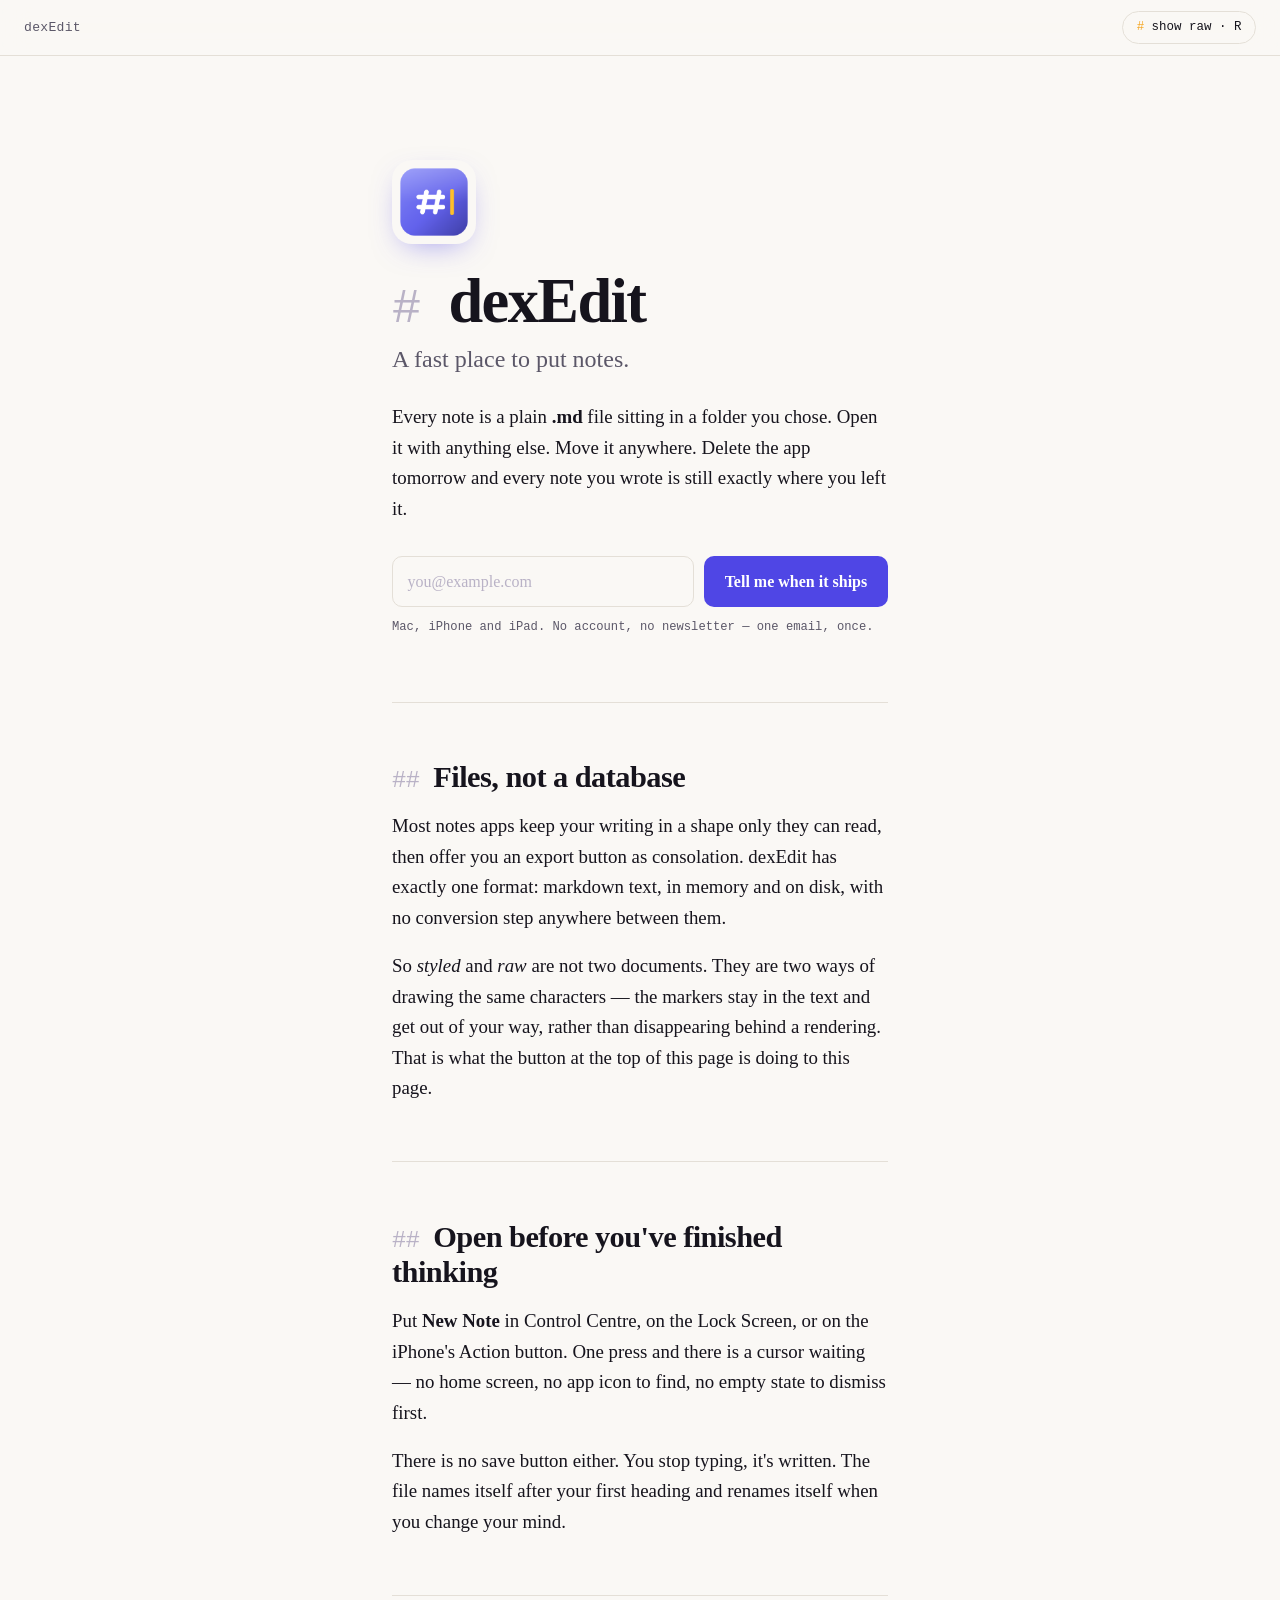
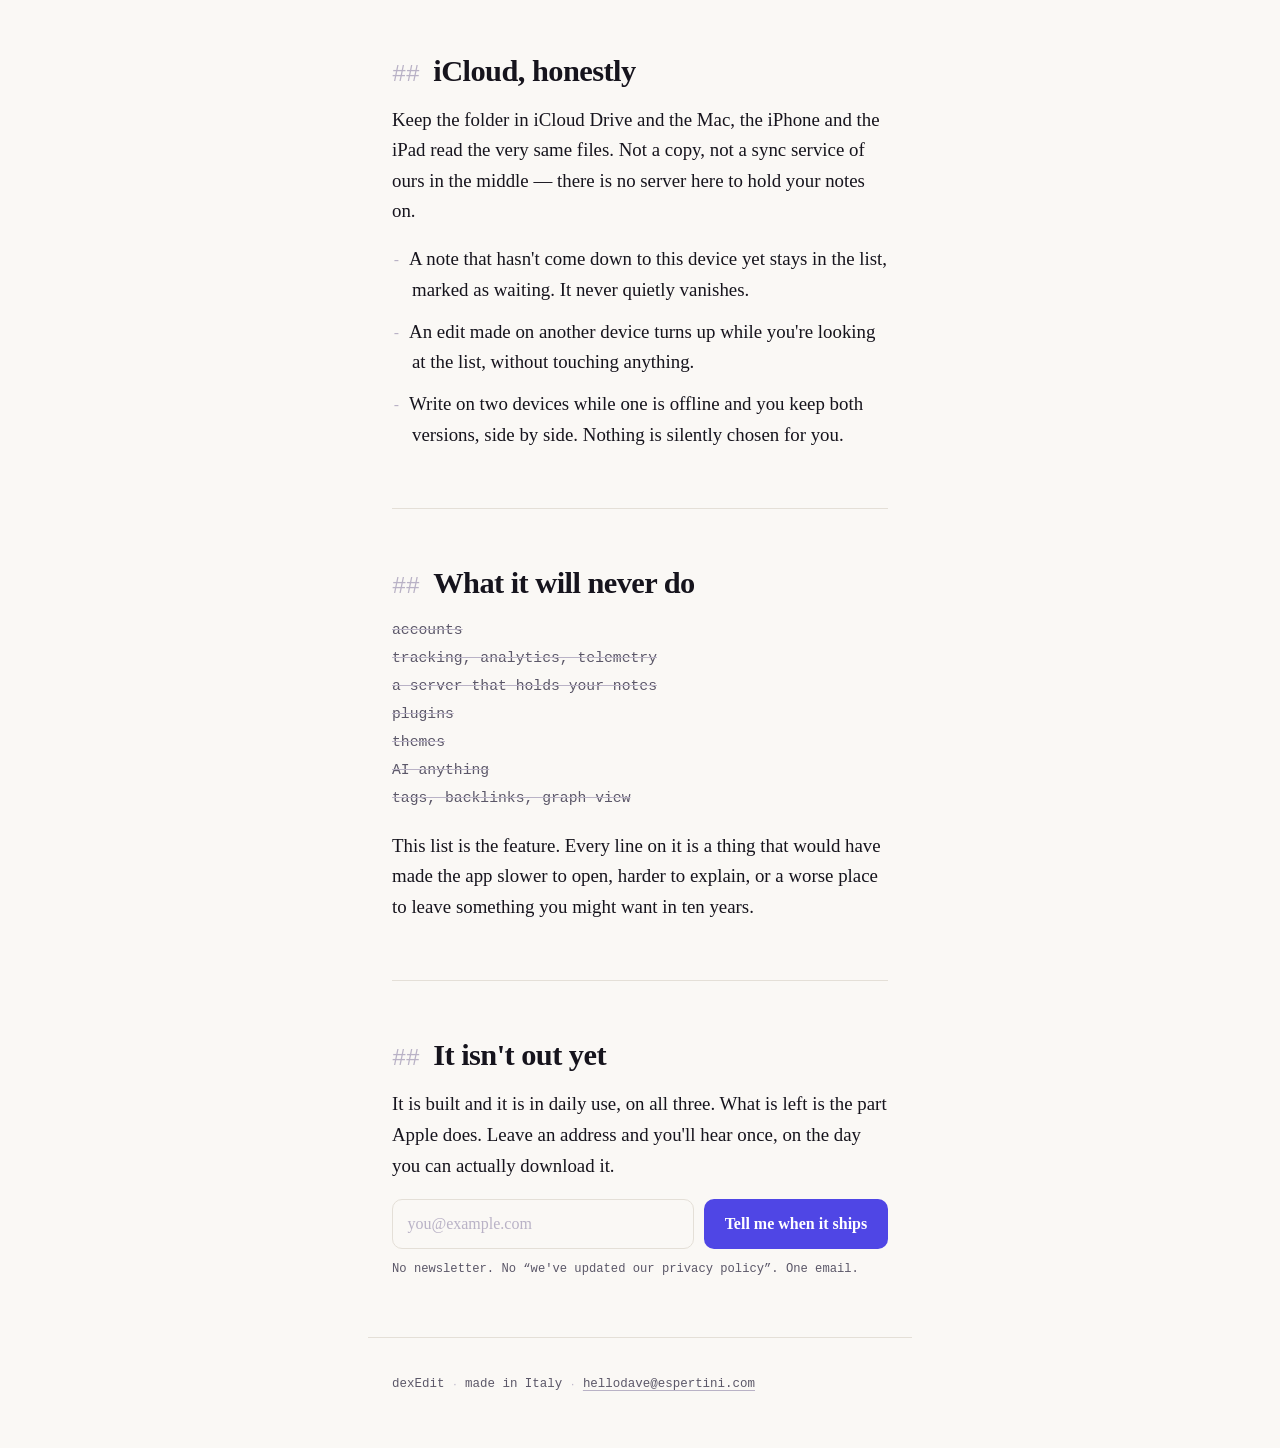
==== Site/index.html @ ef8caa00 "A page that shows the app's one idea instead of describing it The site's job is to explain why anyon" ====
<!doctype html>
<html lang="en">
<head>
<meta charset="utf-8">
<meta name="viewport" content="width=device-width, initial-scale=1">
<title>dexEdit — a fast place to put notes</title>
<meta name="description" content="A markdown notes app for Mac, iPhone and iPad. Every note is a plain .md file on your own disk. No account, no server, nothing to export.">
<link rel="icon" href="icon.png">

<meta property="og:title" content="dexEdit — a fast place to put notes">
<meta property="og:description" content="Every note is a plain .md file on your own disk. No account, no server, nothing to export.">
<meta property="og:image" content="icon.png">
<meta property="og:type" content="website">

<style>
/* ---------------------------------------------------------------------------
   dexEdit — one page, no dependencies, no network requests.

   The type is deliberately not a webfont. Everyone this page is written for is
   already holding a device that ships Iowan Old Style and SF Mono, so the page
   paints on the first frame with nothing to download and no reflow. The
   fallbacks are for everyone else.
--------------------------------------------------------------------------- */

:root {
  --serif: "Iowan Old Style", "Charter", "Palatino", "Georgia", serif;
  --mono: ui-monospace, "SF Mono", "Menlo", "Consolas", monospace;

  --paper: #faf8f5;
  --ink: #16141d;
  --ink-soft: #5b5768;
  --rule: #e4dfd7;
  --indigo: #4f46e5;
  --indigo-lift: #7b72f0;
  --amber: #f5a623;

  /* The label on the indigo button. It flips with the theme rather than
     staying white: on the lighter indigo the dark mode needs, white text
     lands around 2.9:1 and fails outright. */
  --on-indigo: #ffffff;

  /* Markers are dimmed, never hidden. That is the whole idea of the app, and
     it is the one colour decision this page cannot get wrong. */
  --marker: #b9b2c6;

  --measure: 34rem;
  --step: clamp(1.05rem, 0.98rem + 0.3vw, 1.18rem);
}

@media (prefers-color-scheme: dark) {
  :root {
    --paper: #100e16;
    --ink: #ece9f2;
    --ink-soft: #9d96ad;
    --rule: #2a2536;
    --indigo: #8b83f5;
    --indigo-lift: #a9a2ff;
    --marker: #554f66;
    --on-indigo: #100e16;
  }
}

* { box-sizing: border-box; }

html { -webkit-text-size-adjust: 100%; }

body {
  margin: 0;
  background: var(--paper);
  color: var(--ink);
  font-family: var(--serif);
  font-size: var(--step);
  line-height: 1.62;
  text-rendering: optimizeLegibility;
  -webkit-font-smoothing: antialiased;
}

/* The markdown marker. Present in the text, dimmed out of the way — exactly
   what the editor does to a heading's hashes. */
.mk {
  color: var(--marker);
  font-family: var(--mono);
  font-weight: 400;
  font-size: 0.78em;
  letter-spacing: -0.02em;
}

.wrap {
  max-width: var(--measure);
  margin-inline: auto;
  padding-inline: 1.5rem;
}

/* ---- the switch ---------------------------------------------------------- */

.bar {
  position: sticky;
  top: 0;
  z-index: 10;
  display: flex;
  align-items: center;
  justify-content: space-between;
  gap: 1rem;
  padding: 0.7rem 1.5rem;
  background: color-mix(in srgb, var(--paper) 86%, transparent);
  backdrop-filter: saturate(180%) blur(14px);
  border-bottom: 1px solid var(--rule);
}

.bar__name {
  font-family: var(--mono);
  font-size: 0.82rem;
  letter-spacing: 0.02em;
  color: var(--ink-soft);
}

.toggle {
  font: inherit;
  font-family: var(--mono);
  font-size: 0.78rem;
  color: var(--ink);
  background: transparent;
  border: 1px solid var(--rule);
  border-radius: 999px;
  padding: 0.32rem 0.85rem;
  cursor: pointer;
  transition: border-color 0.18s, color 0.18s;
}

.toggle:hover { border-color: var(--indigo); color: var(--indigo); }
.toggle:focus-visible { outline: 2px solid var(--indigo); outline-offset: 2px; }
.toggle b { color: var(--amber); font-weight: 400; }

/* ---- hero ---------------------------------------------------------------- */

.hero { padding: clamp(3rem, 9vw, 6.5rem) 0 clamp(2.5rem, 6vw, 4rem); }

.mark {
  width: 84px;
  height: 84px;
  border-radius: 20px;
  display: block;
  margin-bottom: 1.6rem;
  box-shadow: 0 10px 30px -12px color-mix(in srgb, var(--indigo) 55%, transparent);
}

h1 {
  font-size: clamp(2.6rem, 7vw, 3.9rem);
  line-height: 1.02;
  letter-spacing: -0.025em;
  font-weight: 600;
  margin: 0 0 0.5rem;
}

.lede {
  font-size: clamp(1.25rem, 3vw, 1.5rem);
  line-height: 1.4;
  color: var(--ink-soft);
  margin: 0 0 1.6rem;
  max-width: 26ch;
}

.hero p.say { margin: 0 0 2rem; }

/* ---- sections ------------------------------------------------------------ */

section { padding: clamp(2.4rem, 6vw, 3.6rem) 0; border-top: 1px solid var(--rule); }

h2 {
  font-size: clamp(1.5rem, 3.6vw, 1.9rem);
  line-height: 1.15;
  letter-spacing: -0.018em;
  font-weight: 600;
  margin: 0 0 1rem;
}

p { margin: 0 0 1.1rem; }
p:last-child { margin-bottom: 0; }

strong { font-weight: 600; }
em { font-style: italic; }

.list { list-style: none; margin: 0; padding: 0; }

/* Hanging indent, so a wrapped line lines up with the text and not with the
   dash — the marker sits in the margin the way it does in the editor. */
.list li {
  padding-left: 1.25rem;
  text-indent: -1.25rem;
  margin-bottom: 0.7rem;
}

.list li:last-child { margin-bottom: 0; }

/* The "what it isn't" list, set as struck-through markdown. An app that says
   what it refuses to do is making a promise, so it gets to look like one. */
.nots { font-family: var(--mono); font-size: 0.92rem; line-height: 1.9; }
.nots s { color: var(--ink-soft); text-decoration-color: var(--marker); }

/* ---- waitlist ------------------------------------------------------------ */

.signup { display: flex; flex-wrap: wrap; gap: 0.6rem; margin-bottom: 0.7rem; }

.signup input {
  flex: 1 1 15rem;
  font: inherit;
  font-size: 1rem;
  color: var(--ink);
  background: transparent;
  border: 1px solid var(--rule);
  border-radius: 10px;
  padding: 0.7rem 0.9rem;
}

.signup input::placeholder { color: var(--marker); }
.signup input:focus-visible { outline: 2px solid var(--indigo); outline-offset: 1px; border-color: transparent; }

.signup button {
  font: inherit;
  font-size: 1rem;
  font-weight: 600;
  color: var(--on-indigo);
  background: var(--indigo);
  border: 0;
  border-radius: 10px;
  padding: 0.7rem 1.3rem;
  cursor: pointer;
  transition: background 0.18s, transform 0.18s;
}

.signup button:hover { background: var(--indigo-lift); }
.signup button:active { transform: translateY(1px); }
.signup button:focus-visible { outline: 2px solid var(--ink); outline-offset: 2px; }

.fine { font-family: var(--mono); font-size: 0.76rem; color: var(--ink-soft); margin: 0; }

.said { color: var(--indigo); font-family: var(--mono); font-size: 0.86rem; }
[hidden] { display: none !important; }

footer {
  border-top: 1px solid var(--rule);
  padding: 2.2rem 0 3.5rem;
  font-family: var(--mono);
  font-size: 0.78rem;
  color: var(--ink-soft);
}

footer a { color: inherit; text-decoration-color: var(--marker); text-underline-offset: 3px; }
footer a:hover { color: var(--indigo); }

/* ---- raw ------------------------------------------------------------------
   The page flips to the same characters, drawn plainly. Nothing here changes
   any text — only how it is painted, which is the promise the app makes about
   your notes. Turn it on and the markers you were ignoring are simply there.
--------------------------------------------------------------------------- */

body.raw {
  font-family: var(--mono);
  font-size: 0.95rem;
  line-height: 1.75;
}

body.raw h1,
body.raw h2,
body.raw .lede {
  font-family: var(--mono);
  font-size: 0.95rem;
  font-weight: 400;
  letter-spacing: 0;
  line-height: 1.75;
  max-width: none;
  color: var(--ink);
}

body.raw .mk { color: var(--amber); font-size: 1em; }
body.raw strong { font-weight: 400; }
body.raw em { font-style: normal; }
body.raw .nots s { text-decoration: none; }
body.raw .mark { border-radius: 0; box-shadow: none; filter: grayscale(1) contrast(0.85); }
body.raw section { border-top-style: dashed; }
body.raw .hero { padding-top: 2.5rem; }

@media (prefers-reduced-motion: reduce) {
  * { transition: none !important; }
}
</style>
</head>

<body>

<header class="bar">
  <span class="bar__name">dexEdit</span>
  <button class="toggle" id="toggle" aria-pressed="false">
    <b>#</b> show raw <span aria-hidden="true">·</span> R
  </button>
</header>

<main class="wrap">

  <div class="hero">
    <img class="mark" src="icon.png" alt="dexEdit" width="84" height="84">

    <h1><span class="mk"># </span>dexEdit</h1>
    <p class="lede">A fast place to put notes.</p>

    <p class="say">
      Every note is a plain <strong>.md</strong> file sitting in a folder you chose.
      Open it with anything else. Move it anywhere. Delete the app tomorrow and
      every note you wrote is still exactly where you left it.
    </p>

    <form class="signup" id="signup">
      <label class="visually-hidden" for="email" hidden>Email</label>
      <input id="email" type="email" name="email" placeholder="you@example.com" required autocomplete="email">
      <button type="submit">Tell me when it ships</button>
    </form>
    <p class="fine" id="fine">Mac, iPhone and iPad. No account, no newsletter — one email, once.</p>
    <p class="said" id="said" hidden>Thank you. One email, when there is something to download.</p>
  </div>

  <section>
    <h2><span class="mk">## </span>Files, not a database</h2>
    <p>
      Most notes apps keep your writing in a shape only they can read, then offer
      you an export button as consolation. dexEdit has exactly one format:
      markdown text, in memory and on disk, with no conversion step anywhere
      between them.
    </p>
    <p>
      So <em>styled</em> and <em>raw</em> are not two documents. They are two ways
      of drawing the same characters — the markers stay in the text and get out of
      your way, rather than disappearing behind a rendering. That is what the
      button at the top of this page is doing to this page.
    </p>
  </section>

  <section>
    <h2><span class="mk">## </span>Open before you've finished thinking</h2>
    <p>
      Put <strong>New Note</strong> in Control Centre, on the Lock Screen, or on
      the iPhone's Action button. One press and there is a cursor waiting — no
      home screen, no app icon to find, no empty state to dismiss first.
    </p>
    <p>
      There is no save button either. You stop typing, it's written. The file
      names itself after your first heading and renames itself when you change
      your mind.
    </p>
  </section>

  <section>
    <h2><span class="mk">## </span>iCloud, honestly</h2>
    <p>
      Keep the folder in iCloud Drive and the Mac, the iPhone and the iPad read
      the very same files. Not a copy, not a sync service of ours in the middle —
      there is no server here to hold your notes on.
    </p>
    <ul class="list">
      <li><span class="mk">- </span>A note that hasn't come down to this device yet stays in the list, marked as waiting. It never quietly vanishes.</li>
      <li><span class="mk">- </span>An edit made on another device turns up while you're looking at the list, without touching anything.</li>
      <li><span class="mk">- </span>Write on two devices while one is offline and you keep both versions, side by side. Nothing is silently chosen for you.</li>
    </ul>
  </section>

  <section>
    <h2><span class="mk">## </span>What it will never do</h2>
    <p class="nots">
      <s>accounts</s><br>
      <s>tracking, analytics, telemetry</s><br>
      <s>a server that holds your notes</s><br>
      <s>plugins</s><br>
      <s>themes</s><br>
      <s>AI anything</s><br>
      <s>tags, backlinks, graph view</s>
    </p>
    <p>
      This list is the feature. Every line on it is a thing that would have made
      the app slower to open, harder to explain, or a worse place to leave
      something you might want in ten years.
    </p>
  </section>

  <section>
    <h2><span class="mk">## </span>It isn't out yet</h2>
    <p>
      It is built and it is in daily use, on all three. What is left is the part
      Apple does. Leave an address and you'll hear once, on the day you can
      actually download it.
    </p>
    <form class="signup" id="signup2">
      <input type="email" name="email" placeholder="you@example.com" required autocomplete="email" aria-label="Email">
      <button type="submit">Tell me when it ships</button>
    </form>
    <p class="fine">No newsletter. No “we've updated our privacy policy”. One email.</p>
  </section>

</main>

<footer class="wrap">
  <p>dexEdit <span class="mk">·</span> made in Italy <span class="mk">·</span>
    <a href="mailto:hellodave@espertini.com">hellodave@espertini.com</a></p>
</footer>

<script>
/* -----------------------------------------------------------------------------
   Two jobs, and neither of them rewrites any text.

   1. The raw switch adds a class. That is all it does: the characters on this
      page are the same in both states, which is the claim the page is making.
   2. The waitlist. WAITLIST_ENDPOINT takes a POST from any form service —
      Formspree, Buttondown, Tally, your own. Left empty, the form falls back to
      opening a pre-addressed mail, so the page is never a dead end.
----------------------------------------------------------------------------- */

const WAITLIST_ENDPOINT = "";
const WAITLIST_MAILTO = "hellodave@espertini.com";

const body = document.body;
const toggle = document.getElementById("toggle");

function setRaw(on) {
  body.classList.toggle("raw", on);
  toggle.setAttribute("aria-pressed", String(on));
  toggle.innerHTML = on
    ? '<b>#</b> show styled <span aria-hidden="true">·</span> R'
    : '<b>#</b> show raw <span aria-hidden="true">·</span> R';
}

toggle.addEventListener("click", () => setRaw(!body.classList.contains("raw")));

document.addEventListener("keydown", (event) => {
  // Not while someone is typing their address into the form.
  const typing = event.target instanceof HTMLInputElement;
  if (typing || event.metaKey || event.ctrlKey || event.altKey) return;
  if (event.key === "r" || event.key === "R") setRaw(!body.classList.contains("raw"));
});

for (const form of document.querySelectorAll(".signup")) {
  form.addEventListener("submit", async (event) => {
    event.preventDefault();
    const email = new FormData(form).get("email");

    if (!WAITLIST_ENDPOINT) {
      window.location.href =
        `mailto:${WAITLIST_MAILTO}?subject=${encodeURIComponent("dexEdit waitlist")}` +
        `&body=${encodeURIComponent(`Please tell me when dexEdit ships.\n\n${email}\n`)}`;
      return;
    }

    const button = form.querySelector("button");
    button.disabled = true;

    try {
      await fetch(WAITLIST_ENDPOINT, {
        method: "POST",
        headers: { "Content-Type": "application/json", Accept: "application/json" },
        body: JSON.stringify({ email }),
      });
      form.hidden = true;
      document.getElementById("fine")?.setAttribute("hidden", "");
      document.getElementById("said")?.removeAttribute("hidden");
    } catch {
      button.disabled = false;
      button.textContent = "Didn't send — try again";
    }
  });
}
</script>

</body>
</html>
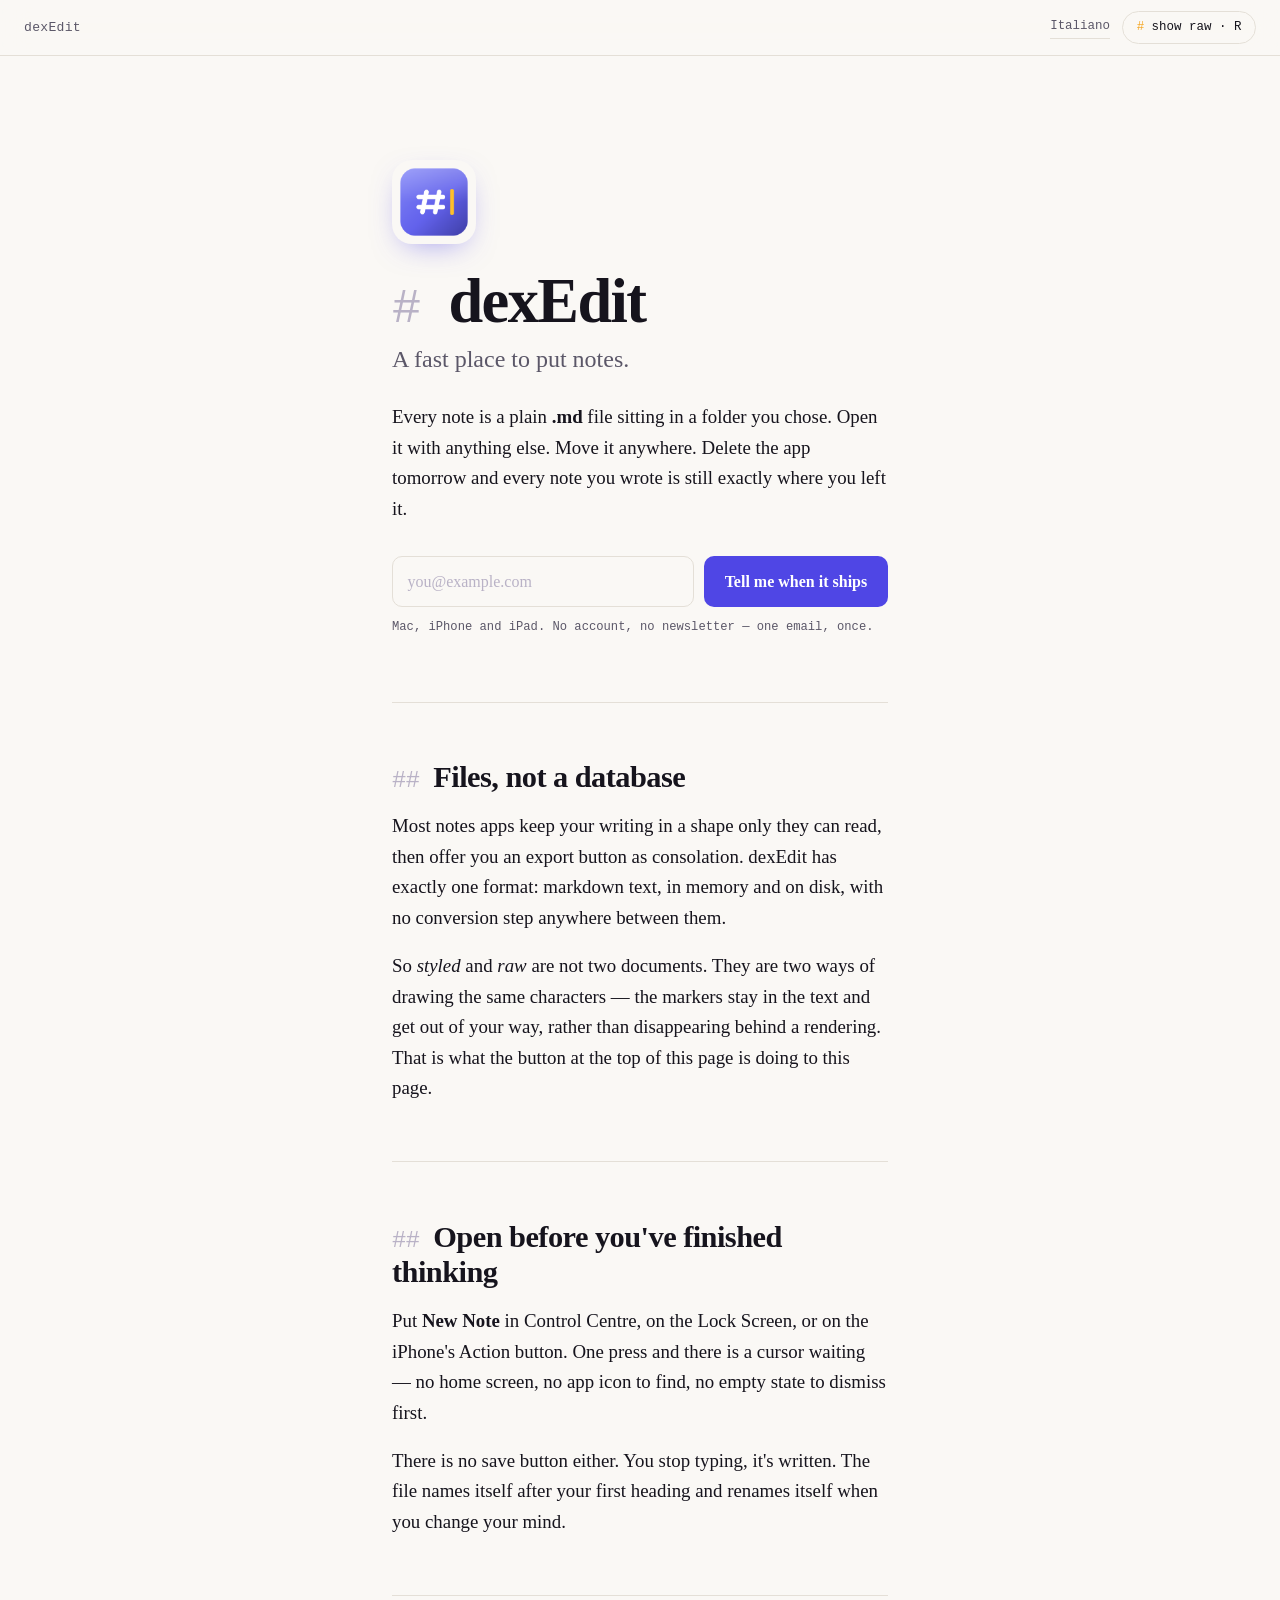
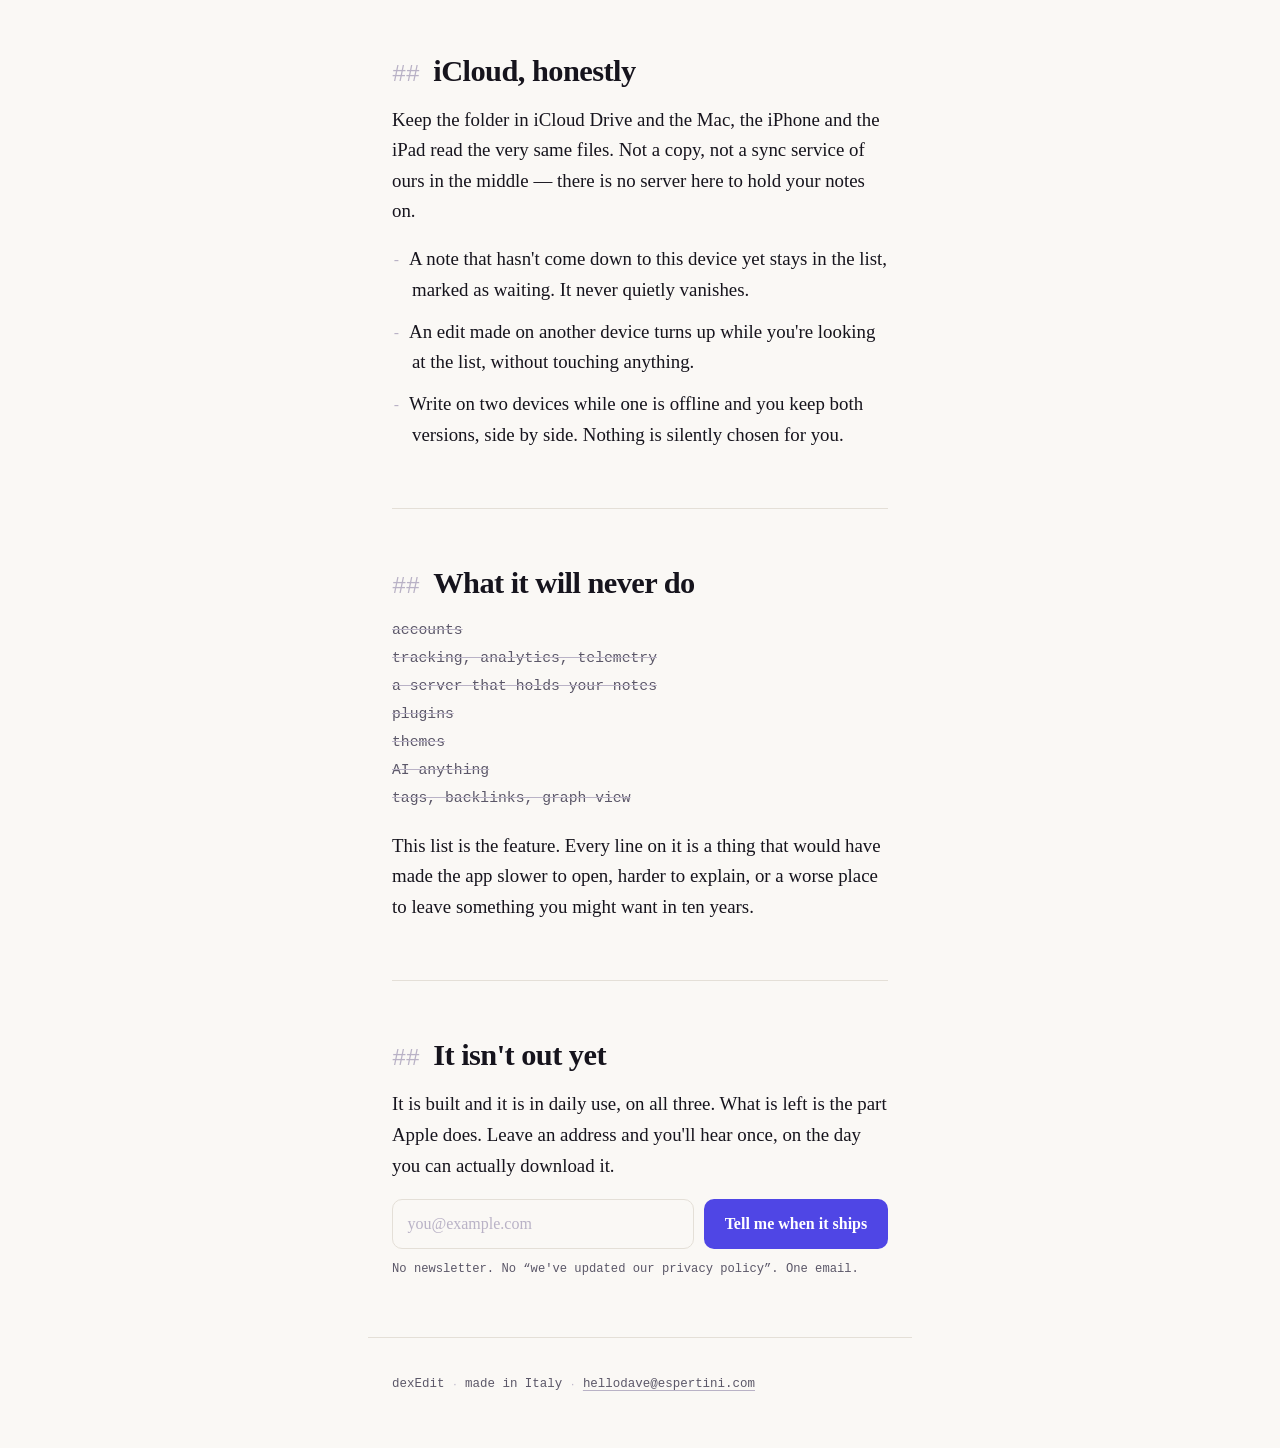
==== commit 1d906860: "Say it in Italian too, with English as the way in Two real pages rather than a script that swaps str" ====
--- a/Site/index.html
+++ b/Site/index.html
@@ -6,293 +6,32 @@
 <title>dexEdit — a fast place to put notes</title>
 <meta name="description" content="A markdown notes app for Mac, iPhone and iPad. Every note is a plain .md file on your own disk. No account, no server, nothing to export.">
 <link rel="icon" href="icon.png">
+<link rel="stylesheet" href="site.css">
+
+<link rel="canonical" href="./">
+<link rel="alternate" hreflang="en" href="./">
+<link rel="alternate" hreflang="it" href="it/">
+<link rel="alternate" hreflang="x-default" href="./">
 
 <meta property="og:title" content="dexEdit — a fast place to put notes">
 <meta property="og:description" content="Every note is a plain .md file on your own disk. No account, no server, nothing to export.">
 <meta property="og:image" content="icon.png">
 <meta property="og:type" content="website">
-
-<style>
-/* ---------------------------------------------------------------------------
-   dexEdit — one page, no dependencies, no network requests.
-
-   The type is deliberately not a webfont. Everyone this page is written for is
-   already holding a device that ships Iowan Old Style and SF Mono, so the page
-   paints on the first frame with nothing to download and no reflow. The
-   fallbacks are for everyone else.
---------------------------------------------------------------------------- */
-
-:root {
-  --serif: "Iowan Old Style", "Charter", "Palatino", "Georgia", serif;
-  --mono: ui-monospace, "SF Mono", "Menlo", "Consolas", monospace;
-
-  --paper: #faf8f5;
-  --ink: #16141d;
-  --ink-soft: #5b5768;
-  --rule: #e4dfd7;
-  --indigo: #4f46e5;
-  --indigo-lift: #7b72f0;
-  --amber: #f5a623;
-
-  /* The label on the indigo button. It flips with the theme rather than
-     staying white: on the lighter indigo the dark mode needs, white text
-     lands around 2.9:1 and fails outright. */
-  --on-indigo: #ffffff;
-
-  /* Markers are dimmed, never hidden. That is the whole idea of the app, and
-     it is the one colour decision this page cannot get wrong. */
-  --marker: #b9b2c6;
-
-  --measure: 34rem;
-  --step: clamp(1.05rem, 0.98rem + 0.3vw, 1.18rem);
-}
-
-@media (prefers-color-scheme: dark) {
-  :root {
-    --paper: #100e16;
-    --ink: #ece9f2;
-    --ink-soft: #9d96ad;
-    --rule: #2a2536;
-    --indigo: #8b83f5;
-    --indigo-lift: #a9a2ff;
-    --marker: #554f66;
-    --on-indigo: #100e16;
-  }
-}
-
-* { box-sizing: border-box; }
-
-html { -webkit-text-size-adjust: 100%; }
-
-body {
-  margin: 0;
-  background: var(--paper);
-  color: var(--ink);
-  font-family: var(--serif);
-  font-size: var(--step);
-  line-height: 1.62;
-  text-rendering: optimizeLegibility;
-  -webkit-font-smoothing: antialiased;
-}
-
-/* The markdown marker. Present in the text, dimmed out of the way — exactly
-   what the editor does to a heading's hashes. */
-.mk {
-  color: var(--marker);
-  font-family: var(--mono);
-  font-weight: 400;
-  font-size: 0.78em;
-  letter-spacing: -0.02em;
-}
-
-.wrap {
-  max-width: var(--measure);
-  margin-inline: auto;
-  padding-inline: 1.5rem;
-}
-
-/* ---- the switch ---------------------------------------------------------- */
-
-.bar {
-  position: sticky;
-  top: 0;
-  z-index: 10;
-  display: flex;
-  align-items: center;
-  justify-content: space-between;
-  gap: 1rem;
-  padding: 0.7rem 1.5rem;
-  background: color-mix(in srgb, var(--paper) 86%, transparent);
-  backdrop-filter: saturate(180%) blur(14px);
-  border-bottom: 1px solid var(--rule);
-}
-
-.bar__name {
-  font-family: var(--mono);
-  font-size: 0.82rem;
-  letter-spacing: 0.02em;
-  color: var(--ink-soft);
-}
-
-.toggle {
-  font: inherit;
-  font-family: var(--mono);
-  font-size: 0.78rem;
-  color: var(--ink);
-  background: transparent;
-  border: 1px solid var(--rule);
-  border-radius: 999px;
-  padding: 0.32rem 0.85rem;
-  cursor: pointer;
-  transition: border-color 0.18s, color 0.18s;
-}
-
-.toggle:hover { border-color: var(--indigo); color: var(--indigo); }
-.toggle:focus-visible { outline: 2px solid var(--indigo); outline-offset: 2px; }
-.toggle b { color: var(--amber); font-weight: 400; }
-
-/* ---- hero ---------------------------------------------------------------- */
-
-.hero { padding: clamp(3rem, 9vw, 6.5rem) 0 clamp(2.5rem, 6vw, 4rem); }
-
-.mark {
-  width: 84px;
-  height: 84px;
-  border-radius: 20px;
-  display: block;
-  margin-bottom: 1.6rem;
-  box-shadow: 0 10px 30px -12px color-mix(in srgb, var(--indigo) 55%, transparent);
-}
-
-h1 {
-  font-size: clamp(2.6rem, 7vw, 3.9rem);
-  line-height: 1.02;
-  letter-spacing: -0.025em;
-  font-weight: 600;
-  margin: 0 0 0.5rem;
-}
-
-.lede {
-  font-size: clamp(1.25rem, 3vw, 1.5rem);
-  line-height: 1.4;
-  color: var(--ink-soft);
-  margin: 0 0 1.6rem;
-  max-width: 26ch;
-}
-
-.hero p.say { margin: 0 0 2rem; }
-
-/* ---- sections ------------------------------------------------------------ */
-
-section { padding: clamp(2.4rem, 6vw, 3.6rem) 0; border-top: 1px solid var(--rule); }
-
-h2 {
-  font-size: clamp(1.5rem, 3.6vw, 1.9rem);
-  line-height: 1.15;
-  letter-spacing: -0.018em;
-  font-weight: 600;
-  margin: 0 0 1rem;
-}
-
-p { margin: 0 0 1.1rem; }
-p:last-child { margin-bottom: 0; }
-
-strong { font-weight: 600; }
-em { font-style: italic; }
-
-.list { list-style: none; margin: 0; padding: 0; }
-
-/* Hanging indent, so a wrapped line lines up with the text and not with the
-   dash — the marker sits in the margin the way it does in the editor. */
-.list li {
-  padding-left: 1.25rem;
-  text-indent: -1.25rem;
-  margin-bottom: 0.7rem;
-}
-
-.list li:last-child { margin-bottom: 0; }
-
-/* The "what it isn't" list, set as struck-through markdown. An app that says
-   what it refuses to do is making a promise, so it gets to look like one. */
-.nots { font-family: var(--mono); font-size: 0.92rem; line-height: 1.9; }
-.nots s { color: var(--ink-soft); text-decoration-color: var(--marker); }
-
-/* ---- waitlist ------------------------------------------------------------ */
-
-.signup { display: flex; flex-wrap: wrap; gap: 0.6rem; margin-bottom: 0.7rem; }
-
-.signup input {
-  flex: 1 1 15rem;
-  font: inherit;
-  font-size: 1rem;
-  color: var(--ink);
-  background: transparent;
-  border: 1px solid var(--rule);
-  border-radius: 10px;
-  padding: 0.7rem 0.9rem;
-}
-
-.signup input::placeholder { color: var(--marker); }
-.signup input:focus-visible { outline: 2px solid var(--indigo); outline-offset: 1px; border-color: transparent; }
-
-.signup button {
-  font: inherit;
-  font-size: 1rem;
-  font-weight: 600;
-  color: var(--on-indigo);
-  background: var(--indigo);
-  border: 0;
-  border-radius: 10px;
-  padding: 0.7rem 1.3rem;
-  cursor: pointer;
-  transition: background 0.18s, transform 0.18s;
-}
-
-.signup button:hover { background: var(--indigo-lift); }
-.signup button:active { transform: translateY(1px); }
-.signup button:focus-visible { outline: 2px solid var(--ink); outline-offset: 2px; }
-
-.fine { font-family: var(--mono); font-size: 0.76rem; color: var(--ink-soft); margin: 0; }
-
-.said { color: var(--indigo); font-family: var(--mono); font-size: 0.86rem; }
-[hidden] { display: none !important; }
-
-footer {
-  border-top: 1px solid var(--rule);
-  padding: 2.2rem 0 3.5rem;
-  font-family: var(--mono);
-  font-size: 0.78rem;
-  color: var(--ink-soft);
-}
-
-footer a { color: inherit; text-decoration-color: var(--marker); text-underline-offset: 3px; }
-footer a:hover { color: var(--indigo); }
-
-/* ---- raw ------------------------------------------------------------------
-   The page flips to the same characters, drawn plainly. Nothing here changes
-   any text — only how it is painted, which is the promise the app makes about
-   your notes. Turn it on and the markers you were ignoring are simply there.
---------------------------------------------------------------------------- */
-
-body.raw {
-  font-family: var(--mono);
-  font-size: 0.95rem;
-  line-height: 1.75;
-}
-
-body.raw h1,
-body.raw h2,
-body.raw .lede {
-  font-family: var(--mono);
-  font-size: 0.95rem;
-  font-weight: 400;
-  letter-spacing: 0;
-  line-height: 1.75;
-  max-width: none;
-  color: var(--ink);
-}
-
-body.raw .mk { color: var(--amber); font-size: 1em; }
-body.raw strong { font-weight: 400; }
-body.raw em { font-style: normal; }
-body.raw .nots s { text-decoration: none; }
-body.raw .mark { border-radius: 0; box-shadow: none; filter: grayscale(1) contrast(0.85); }
-body.raw section { border-top-style: dashed; }
-body.raw .hero { padding-top: 2.5rem; }
-
-@media (prefers-reduced-motion: reduce) {
-  * { transition: none !important; }
-}
-</style>
+<meta property="og:locale" content="en">
+<meta property="og:locale:alternate" content="it">
 </head>
 
 <body>
 
 <header class="bar">
   <span class="bar__name">dexEdit</span>
-  <button class="toggle" id="toggle" aria-pressed="false">
-    <b>#</b> show raw <span aria-hidden="true">·</span> R
-  </button>
+  <div class="bar__right">
+    <a class="lang" href="it/" hreflang="it" lang="it">Italiano</a>
+    <button class="toggle" id="toggle" aria-pressed="false"
+            data-raw="show raw" data-styled="show styled">
+      <b>#</b> <span id="toggle-label">show raw</span> <span aria-hidden="true">·</span> R
+    </button>
+  </div>
 </header>
 
 <main class="wrap">
@@ -309,9 +48,12 @@
       every note you wrote is still exactly where you left it.
     </p>
 
-    <form class="signup" id="signup">
-      <label class="visually-hidden" for="email" hidden>Email</label>
-      <input id="email" type="email" name="email" placeholder="you@example.com" required autocomplete="email">
+    <form class="signup" id="signup"
+          data-subject="dexEdit waitlist"
+          data-mail-body="Please tell me when dexEdit ships."
+          data-failed="Didn't send — try again">
+      <input id="email" type="email" name="email" placeholder="you@example.com"
+             required autocomplete="email" aria-label="Email">
       <button type="submit">Tell me when it ships</button>
     </form>
     <p class="fine" id="fine">Mac, iPhone and iPad. No account, no newsletter — one email, once.</p>
@@ -387,8 +129,12 @@
       Apple does. Leave an address and you'll hear once, on the day you can
       actually download it.
     </p>
-    <form class="signup" id="signup2">
-      <input type="email" name="email" placeholder="you@example.com" required autocomplete="email" aria-label="Email">
+    <form class="signup" id="signup2"
+          data-subject="dexEdit waitlist"
+          data-mail-body="Please tell me when dexEdit ships."
+          data-failed="Didn't send — try again">
+      <input type="email" name="email" placeholder="you@example.com"
+             required autocomplete="email" aria-label="Email">
       <button type="submit">Tell me when it ships</button>
     </form>
     <p class="fine">No newsletter. No “we've updated our privacy policy”. One email.</p>
@@ -401,71 +147,6 @@
     <a href="mailto:hellodave@espertini.com">hellodave@espertini.com</a></p>
 </footer>
 
-<script>
-/* -----------------------------------------------------------------------------
-   Two jobs, and neither of them rewrites any text.
-
-   1. The raw switch adds a class. That is all it does: the characters on this
-      page are the same in both states, which is the claim the page is making.
-   2. The waitlist. WAITLIST_ENDPOINT takes a POST from any form service —
-      Formspree, Buttondown, Tally, your own. Left empty, the form falls back to
-      opening a pre-addressed mail, so the page is never a dead end.
------------------------------------------------------------------------------ */
-
-const WAITLIST_ENDPOINT = "";
-const WAITLIST_MAILTO = "hellodave@espertini.com";
-
-const body = document.body;
-const toggle = document.getElementById("toggle");
-
-function setRaw(on) {
-  body.classList.toggle("raw", on);
-  toggle.setAttribute("aria-pressed", String(on));
-  toggle.innerHTML = on
-    ? '<b>#</b> show styled <span aria-hidden="true">·</span> R'
-    : '<b>#</b> show raw <span aria-hidden="true">·</span> R';
-}
-
-toggle.addEventListener("click", () => setRaw(!body.classList.contains("raw")));
-
-document.addEventListener("keydown", (event) => {
-  // Not while someone is typing their address into the form.
-  const typing = event.target instanceof HTMLInputElement;
-  if (typing || event.metaKey || event.ctrlKey || event.altKey) return;
-  if (event.key === "r" || event.key === "R") setRaw(!body.classList.contains("raw"));
-});
-
-for (const form of document.querySelectorAll(".signup")) {
-  form.addEventListener("submit", async (event) => {
-    event.preventDefault();
-    const email = new FormData(form).get("email");
-
-    if (!WAITLIST_ENDPOINT) {
-      window.location.href =
-        `mailto:${WAITLIST_MAILTO}?subject=${encodeURIComponent("dexEdit waitlist")}` +
-        `&body=${encodeURIComponent(`Please tell me when dexEdit ships.\n\n${email}\n`)}`;
-      return;
-    }
-
-    const button = form.querySelector("button");
-    button.disabled = true;
-
-    try {
-      await fetch(WAITLIST_ENDPOINT, {
-        method: "POST",
-        headers: { "Content-Type": "application/json", Accept: "application/json" },
-        body: JSON.stringify({ email }),
-      });
-      form.hidden = true;
-      document.getElementById("fine")?.setAttribute("hidden", "");
-      document.getElementById("said")?.removeAttribute("hidden");
-    } catch {
-      button.disabled = false;
-      button.textContent = "Didn't send — try again";
-    }
-  });
-}
-</script>
-
+<script src="site.js"></script>
 </body>
 </html>
--- a/Site/site.css
+++ b/Site/site.css
@@ -0,0 +1,287 @@
+/* ---------------------------------------------------------------------------
+   dexEdit — one page, no dependencies, no network requests.
+
+   The type is deliberately not a webfont. Everyone this page is written for is
+   already holding a device that ships Iowan Old Style and SF Mono, so the page
+   paints on the first frame with nothing to download and no reflow. The
+   fallbacks are for everyone else.
+--------------------------------------------------------------------------- */
+
+:root {
+  --serif: "Iowan Old Style", "Charter", "Palatino", "Georgia", serif;
+  --mono: ui-monospace, "SF Mono", "Menlo", "Consolas", monospace;
+
+  --paper: #faf8f5;
+  --ink: #16141d;
+  --ink-soft: #5b5768;
+  --rule: #e4dfd7;
+  --indigo: #4f46e5;
+  --indigo-lift: #7b72f0;
+  --amber: #f5a623;
+
+  /* The label on the indigo button. It flips with the theme rather than
+     staying white: on the lighter indigo the dark mode needs, white text
+     lands around 2.9:1 and fails outright. */
+  --on-indigo: #ffffff;
+
+  /* Markers are dimmed, never hidden. That is the whole idea of the app, and
+     it is the one colour decision this page cannot get wrong. */
+  --marker: #b9b2c6;
+
+  --measure: 34rem;
+  --step: clamp(1.05rem, 0.98rem + 0.3vw, 1.18rem);
+}
+
+@media (prefers-color-scheme: dark) {
+  :root {
+    --paper: #100e16;
+    --ink: #ece9f2;
+    --ink-soft: #9d96ad;
+    --rule: #2a2536;
+    --indigo: #8b83f5;
+    --indigo-lift: #a9a2ff;
+    --marker: #554f66;
+    --on-indigo: #100e16;
+  }
+}
+
+* { box-sizing: border-box; }
+
+html { -webkit-text-size-adjust: 100%; }
+
+body {
+  margin: 0;
+  background: var(--paper);
+  color: var(--ink);
+  font-family: var(--serif);
+  font-size: var(--step);
+  line-height: 1.62;
+  text-rendering: optimizeLegibility;
+  -webkit-font-smoothing: antialiased;
+}
+
+/* The markdown marker. Present in the text, dimmed out of the way — exactly
+   what the editor does to a heading's hashes. */
+.mk {
+  color: var(--marker);
+  font-family: var(--mono);
+  font-weight: 400;
+  font-size: 0.78em;
+  letter-spacing: -0.02em;
+}
+
+.wrap {
+  max-width: var(--measure);
+  margin-inline: auto;
+  padding-inline: 1.5rem;
+}
+
+/* ---- the switch ---------------------------------------------------------- */
+
+.bar {
+  position: sticky;
+  top: 0;
+  z-index: 10;
+  display: flex;
+  align-items: center;
+  justify-content: space-between;
+  gap: 1rem;
+  padding: 0.7rem 1.5rem;
+  background: color-mix(in srgb, var(--paper) 86%, transparent);
+  backdrop-filter: saturate(180%) blur(14px);
+  border-bottom: 1px solid var(--rule);
+}
+
+.bar__name {
+  font-family: var(--mono);
+  font-size: 0.82rem;
+  letter-spacing: 0.02em;
+  color: var(--ink-soft);
+}
+
+.bar__right { display: flex; align-items: center; gap: 0.75rem; }
+
+/* The other language, one link, always visible. No guessing from the
+   browser's locale and no redirect: being moved somewhere you didn't ask to go
+   is worse than reading one extra word of English. */
+.lang {
+  font-family: var(--mono);
+  font-size: 0.78rem;
+  color: var(--ink-soft);
+  text-decoration: none;
+  border-bottom: 1px solid var(--rule);
+  padding-bottom: 1px;
+}
+
+.lang:hover { color: var(--indigo); border-color: var(--indigo); }
+.lang:focus-visible { outline: 2px solid var(--indigo); outline-offset: 3px; }
+
+.toggle {
+  font: inherit;
+  font-family: var(--mono);
+  font-size: 0.78rem;
+  color: var(--ink);
+  background: transparent;
+  border: 1px solid var(--rule);
+  border-radius: 999px;
+  padding: 0.32rem 0.85rem;
+  cursor: pointer;
+  transition: border-color 0.18s, color 0.18s;
+}
+
+.toggle:hover { border-color: var(--indigo); color: var(--indigo); }
+.toggle:focus-visible { outline: 2px solid var(--indigo); outline-offset: 2px; }
+.toggle b { color: var(--amber); font-weight: 400; }
+
+/* ---- hero ---------------------------------------------------------------- */
+
+.hero { padding: clamp(3rem, 9vw, 6.5rem) 0 clamp(2.5rem, 6vw, 4rem); }
+
+.mark {
+  width: 84px;
+  height: 84px;
+  border-radius: 20px;
+  display: block;
+  margin-bottom: 1.6rem;
+  box-shadow: 0 10px 30px -12px color-mix(in srgb, var(--indigo) 55%, transparent);
+}
+
+h1 {
+  font-size: clamp(2.6rem, 7vw, 3.9rem);
+  line-height: 1.02;
+  letter-spacing: -0.025em;
+  font-weight: 600;
+  margin: 0 0 0.5rem;
+}
+
+.lede {
+  font-size: clamp(1.25rem, 3vw, 1.5rem);
+  line-height: 1.4;
+  color: var(--ink-soft);
+  margin: 0 0 1.6rem;
+  max-width: 26ch;
+}
+
+.hero p.say { margin: 0 0 2rem; }
+
+/* ---- sections ------------------------------------------------------------ */
+
+section { padding: clamp(2.4rem, 6vw, 3.6rem) 0; border-top: 1px solid var(--rule); }
+
+h2 {
+  font-size: clamp(1.5rem, 3.6vw, 1.9rem);
+  line-height: 1.15;
+  letter-spacing: -0.018em;
+  font-weight: 600;
+  margin: 0 0 1rem;
+}
+
+p { margin: 0 0 1.1rem; }
+p:last-child { margin-bottom: 0; }
+
+strong { font-weight: 600; }
+em { font-style: italic; }
+
+.list { list-style: none; margin: 0; padding: 0; }
+
+/* Hanging indent, so a wrapped line lines up with the text and not with the
+   dash — the marker sits in the margin the way it does in the editor. */
+.list li {
+  padding-left: 1.25rem;
+  text-indent: -1.25rem;
+  margin-bottom: 0.7rem;
+}
+
+.list li:last-child { margin-bottom: 0; }
+
+/* The "what it isn't" list, set as struck-through markdown. An app that says
+   what it refuses to do is making a promise, so it gets to look like one. */
+.nots { font-family: var(--mono); font-size: 0.92rem; line-height: 1.9; }
+.nots s { color: var(--ink-soft); text-decoration-color: var(--marker); }
+
+/* ---- waitlist ------------------------------------------------------------ */
+
+.signup { display: flex; flex-wrap: wrap; gap: 0.6rem; margin-bottom: 0.7rem; }
+
+.signup input {
+  flex: 1 1 15rem;
+  font: inherit;
+  font-size: 1rem;
+  color: var(--ink);
+  background: transparent;
+  border: 1px solid var(--rule);
+  border-radius: 10px;
+  padding: 0.7rem 0.9rem;
+}
+
+.signup input::placeholder { color: var(--marker); }
+.signup input:focus-visible { outline: 2px solid var(--indigo); outline-offset: 1px; border-color: transparent; }
+
+.signup button {
+  font: inherit;
+  font-size: 1rem;
+  font-weight: 600;
+  color: var(--on-indigo);
+  background: var(--indigo);
+  border: 0;
+  border-radius: 10px;
+  padding: 0.7rem 1.3rem;
+  cursor: pointer;
+  transition: background 0.18s, transform 0.18s;
+}
+
+.signup button:hover { background: var(--indigo-lift); }
+.signup button:active { transform: translateY(1px); }
+.signup button:focus-visible { outline: 2px solid var(--ink); outline-offset: 2px; }
+
+.fine { font-family: var(--mono); font-size: 0.76rem; color: var(--ink-soft); margin: 0; }
+
+.said { color: var(--indigo); font-family: var(--mono); font-size: 0.86rem; }
+[hidden] { display: none !important; }
+
+footer {
+  border-top: 1px solid var(--rule);
+  padding: 2.2rem 0 3.5rem;
+  font-family: var(--mono);
+  font-size: 0.78rem;
+  color: var(--ink-soft);
+}
+
+footer a { color: inherit; text-decoration-color: var(--marker); text-underline-offset: 3px; }
+footer a:hover { color: var(--indigo); }
+
+/* ---- raw ------------------------------------------------------------------
+   The page flips to the same characters, drawn plainly. Nothing here changes
+   any text — only how it is painted, which is the promise the app makes about
+   your notes. Turn it on and the markers you were ignoring are simply there.
+--------------------------------------------------------------------------- */
+
+body.raw {
+  font-family: var(--mono);
+  font-size: 0.95rem;
+  line-height: 1.75;
+}
+
+body.raw h1,
+body.raw h2,
+body.raw .lede {
+  font-family: var(--mono);
+  font-size: 0.95rem;
+  font-weight: 400;
+  letter-spacing: 0;
+  line-height: 1.75;
+  max-width: none;
+  color: var(--ink);
+}
+
+body.raw .mk { color: var(--amber); font-size: 1em; }
+body.raw strong { font-weight: 400; }
+body.raw em { font-style: normal; }
+body.raw .nots s { text-decoration: none; }
+body.raw .mark { border-radius: 0; box-shadow: none; filter: grayscale(1) contrast(0.85); }
+body.raw section { border-top-style: dashed; }
+body.raw .hero { padding-top: 2.5rem; }
+
+@media (prefers-reduced-motion: reduce) {
+  * { transition: none !important; }
+}
